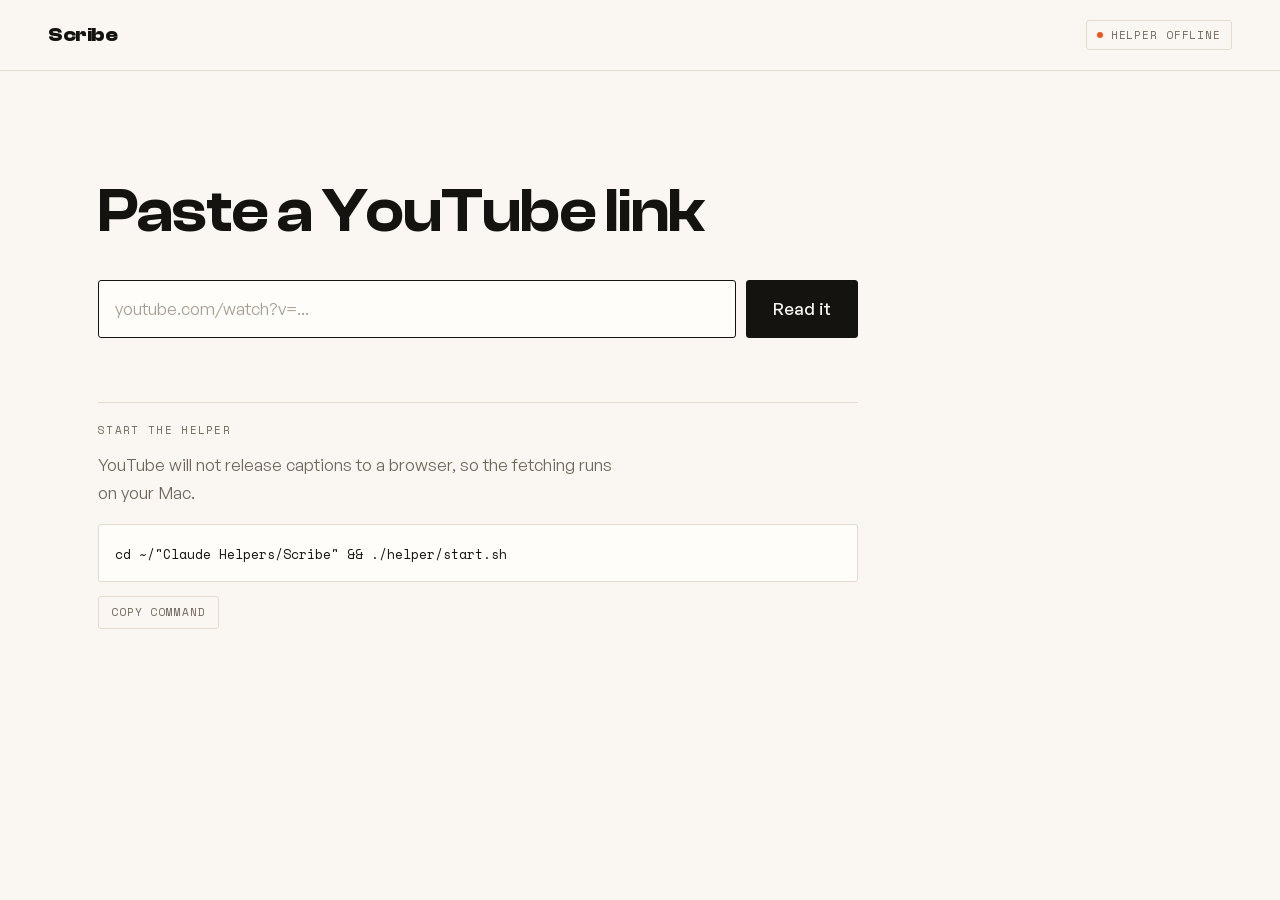
==== docs/index.html @ 76d26e8a "Scribe: paste a YouTube link, read the transcript Static UI on GitHub Pages plus a local yt-dlp help" ====
<!doctype html>
<html lang="en">
<head>
<meta charset="utf-8">
<meta name="viewport" content="width=device-width, initial-scale=1">
<title>Scribe</title>
<meta name="description" content="Paste a YouTube link, read the transcript.">
<link rel="preload" href="assets/fonts/clash-600.woff2" as="font" type="font/woff2" crossorigin>
<link rel="preload" href="assets/fonts/gsans-400.woff2" as="font" type="font/woff2" crossorigin>
<link rel="stylesheet" href="styles.css">
</head>
<body>

<header class="bar">
  <a class="wordmark" href="./">Scribe</a>
  <button id="status" class="status" type="button" data-state="checking">
    <span class="dot"></span><span id="statusText">checking helper</span>
  </button>
</header>

<main>

  <section id="intake" class="intake">
    <h1>Paste a YouTube link</h1>
    <form id="form" class="field" autocomplete="off">
      <input id="url" type="text" inputmode="url" spellcheck="false"
             placeholder="youtube.com/watch?v=..." aria-label="YouTube URL">
      <button id="go" type="submit">Read it</button>
    </form>
    <p id="error" class="error" hidden></p>

    <div id="recentWrap" hidden>
      <h2 class="rail-title">Recent</h2>
      <ul id="recent" class="recent"></ul>
    </div>

    <div id="helperHelp" class="helper-help" hidden>
      <h2 class="rail-title">Start the helper</h2>
      <p>YouTube will not release captions to a browser, so the fetching runs on your Mac.</p>
      <pre id="cmd"><code>cd ~/"Claude Helpers/Scribe" &amp;&amp; ./helper/start.sh</code></pre>
      <button class="ghost" type="button" data-copy="cmd">Copy command</button>
    </div>
  </section>

  <section id="loading" class="loading" hidden>
    <div class="track"><span class="fill"></span></div>
    <p id="loadingText" class="mono">asking YouTube for the video</p>
  </section>

  <section id="result" class="result" hidden>

    <article class="meta">
      <img id="thumb" class="thumb" alt="" width="320" height="180">
      <div class="meta-text">
        <h1 id="title"></h1>
        <p id="facts" class="mono facts"></p>
      </div>
    </article>

    <div class="tools">
      <div class="search">
        <input id="search" type="search" placeholder="Search transcript" aria-label="Search transcript">
        <span id="hits" class="mono hits"></span>
      </div>
      <div class="actions">
        <button id="toggleTs" class="ghost is-on" type="button">Timestamps</button>
        <button id="copyAll" class="ghost" type="button">Copy</button>
        <button id="dlTxt" class="ghost" type="button">.txt</button>
        <button id="dlMd" class="ghost" type="button">.md</button>
        <button id="dlSrt" class="ghost" type="button">.srt</button>
        <button id="again" class="ghost" type="button">New link</button>
      </div>
    </div>

    <div class="body">
      <nav id="rail" class="rail" hidden>
        <h2 class="rail-title">Chapters</h2>
        <ol id="chapters"></ol>
      </nav>
      <div id="transcript" class="transcript"></div>
    </div>

  </section>

</main>

<script src="app.js"></script>
</body>
</html>
---- docs/styles.css ----
@font-face{font-family:Clash;src:url(assets/fonts/clash-600.woff2) format('woff2');font-weight:600;font-display:swap}
@font-face{font-family:Clash;src:url(assets/fonts/clash-700.woff2) format('woff2');font-weight:700;font-display:swap}
@font-face{font-family:GSans;src:url(assets/fonts/gsans-400.woff2) format('woff2');font-weight:400;font-display:swap}
@font-face{font-family:GSans;src:url(assets/fonts/gsans-500.woff2) format('woff2');font-weight:500;font-display:swap}
@font-face{font-family:SMono;src:url(assets/fonts/smono-400.woff2) format('woff2');font-weight:400;font-display:swap}

:root{
  --cream:#FAF7F2;
  --paper:#FFFDFA;
  --ink:#15130F;
  --muted:#6F675B;
  --line:#E4DCD1;
  --accent:#F2541B;
  --ease:cubic-bezier(.2,0,0,1);
  --shell:1180px;
}

*{box-sizing:border-box}
html{-webkit-text-size-adjust:100%}
body{
  margin:0;background:var(--cream);color:var(--ink);
  font:400 17px/1.68 GSans,ui-sans-serif,system-ui,sans-serif;
  -webkit-font-smoothing:antialiased;
}
h1,h2{margin:0;font-family:Clash,Georgia,serif;font-weight:600;letter-spacing:-.015em;line-height:1.05}
p{margin:0}
button{font:inherit;color:inherit;cursor:pointer}
input{font:inherit;color:inherit}
a{color:inherit}
.mono{font-family:SMono,ui-monospace,monospace;font-size:12px;letter-spacing:.06em;text-transform:uppercase;color:var(--muted)}

/* ---------- bar ---------- */
.bar{
  display:flex;align-items:center;justify-content:space-between;gap:16px;
  padding:18px clamp(20px,5vw,48px);border-bottom:1px solid var(--line);
  position:sticky;top:0;background:var(--cream);z-index:20;
}
.wordmark{font-family:Clash;font-weight:700;font-size:20px;letter-spacing:-.02em;text-decoration:none}
.status{
  display:inline-flex;align-items:center;gap:8px;background:none;border:1px solid var(--line);
  border-radius:3px;padding:5px 10px;font-family:SMono,monospace;font-size:11px;
  letter-spacing:.08em;text-transform:uppercase;color:var(--muted);
  transition:border-color 180ms var(--ease),color 180ms var(--ease);
}
.status:hover{border-color:var(--ink);color:var(--ink)}
.dot{width:6px;height:6px;border-radius:50%;background:var(--muted)}
.status[data-state=up] .dot{background:#2F7D4F}
.status[data-state=down] .dot{background:var(--accent)}

main{padding:0 clamp(20px,5vw,48px) 120px;max-width:var(--shell);margin:0 auto}

/* ---------- intake ---------- */
.intake{padding:clamp(56px,12vh,120px) 0 0;max-width:760px}
.intake h1{font-size:clamp(38px,6.4vw,62px)}
.field{display:flex;gap:10px;margin-top:36px;flex-wrap:wrap}
.field input{
  flex:1 1 320px;min-width:0;background:var(--paper);border:1px solid var(--line);
  border-radius:3px;padding:14px 16px;outline:none;
  transition:border-color 180ms var(--ease);
}
.field input:focus{border-color:var(--ink)}
.field input::placeholder{color:#A79E92}
.field button{
  background:var(--ink);color:var(--cream);border:1px solid var(--ink);border-radius:3px;
  padding:14px 26px;font-weight:500;
  transition:background 180ms var(--ease),color 180ms var(--ease);
}
.field button:hover{background:var(--accent);border-color:var(--accent)}
.field button[disabled]{opacity:.45;cursor:default}
.error{margin-top:18px;color:var(--accent);max-width:56ch}
.error span{display:block;color:var(--muted);font-size:15px;margin-top:4px}

.rail-title{
  font-family:SMono,monospace;font-size:11px;font-weight:400;letter-spacing:.12em;
  text-transform:uppercase;color:var(--muted);
}
#recentWrap,.helper-help{margin-top:64px;padding-top:22px;border-top:1px solid var(--line)}
.recent{list-style:none;margin:14px 0 0;padding:0}
.recent li{border-bottom:1px solid var(--line)}
.recent button{
  width:100%;display:flex;gap:16px;align-items:baseline;justify-content:space-between;
  background:none;border:0;padding:12px 0;text-align:left;
  transition:color 180ms var(--ease);
}
.recent button:hover{color:var(--accent)}
.recent .t{flex:1;min-width:0;overflow:hidden;text-overflow:ellipsis;white-space:nowrap}
.helper-help p{max-width:52ch;color:var(--muted);margin-top:14px}
pre{
  margin:16px 0 14px;padding:14px 16px;background:var(--paper);border:1px solid var(--line);
  border-radius:3px;overflow-x:auto;
}
code{font-family:SMono,monospace;font-size:13px;line-height:1.6}

/* ---------- loading ---------- */
.loading{padding:clamp(56px,12vh,120px) 0 0;max-width:520px}
.track{height:1px;background:var(--line);overflow:hidden}
.fill{display:block;height:1px;width:34%;background:var(--accent);animation:slide 1.5s var(--ease) infinite}
@keyframes slide{0%{transform:translateX(-105%)}100%{transform:translateX(320%)}}
#loadingText{margin-top:14px}

/* ---------- result ---------- */
.result{padding-top:clamp(40px,7vh,72px)}
.meta{display:flex;gap:24px;align-items:flex-start;flex-wrap:wrap}
.thumb{width:280px;height:auto;aspect-ratio:16/9;object-fit:cover;border:1px solid var(--line);border-radius:3px}
.meta-text{flex:1 1 320px;min-width:0}
.meta h1{font-size:clamp(26px,3.4vw,38px);max-width:22ch}
.facts{margin-top:14px;line-height:2}
.facts b{font-weight:400;color:var(--ink)}

.tools{
  display:flex;gap:16px;align-items:center;justify-content:space-between;flex-wrap:wrap;
  margin-top:40px;padding:12px 0;border-top:1px solid var(--line);border-bottom:1px solid var(--line);
  position:sticky;top:65px;background:var(--cream);z-index:10;
}
.search{display:flex;align-items:baseline;gap:12px;flex:1 1 240px}
.search input{
  flex:1;background:none;border:0;border-bottom:1px solid transparent;padding:4px 0;outline:none;
  font-size:16px;transition:border-color 180ms var(--ease);
}
.search input:focus{border-bottom-color:var(--ink)}
.search input::placeholder{color:#A79E92}
.hits{white-space:nowrap}
.actions{display:flex;gap:6px;flex-wrap:wrap}
.ghost{
  background:none;border:1px solid var(--line);border-radius:3px;padding:6px 12px;
  font-family:SMono,monospace;font-size:11px;letter-spacing:.08em;text-transform:uppercase;
  color:var(--muted);transition:color 180ms var(--ease),border-color 180ms var(--ease);
}
.ghost:hover{color:var(--ink);border-color:var(--ink)}
.ghost.is-on{color:var(--ink);border-color:var(--ink)}

.body{display:grid;grid-template-columns:1fr;gap:56px;margin-top:48px}
.body.has-rail{grid-template-columns:216px minmax(0,1fr)}
.rail{position:sticky;top:140px;align-self:start;max-height:calc(100vh - 180px);overflow-y:auto}
.rail ol{list-style:none;margin:14px 0 0;padding:0;counter-reset:ch}
.rail li{counter-increment:ch}
.rail button{
  display:block;width:100%;text-align:left;background:none;border:0;padding:7px 0 7px 26px;
  font-size:14px;line-height:1.35;color:var(--muted);position:relative;
  transition:color 180ms var(--ease);
}
.rail button::before{
  content:counter(ch,decimal-leading-zero);position:absolute;left:0;top:8px;
  font-family:SMono,monospace;font-size:10px;letter-spacing:.06em;color:#B6ADA0;
}
.rail button:hover,.rail button.active{color:var(--ink)}
.rail button.active::before{color:var(--accent)}

.transcript{max-width:74ch}
.chapter{margin:0 0 8px;padding-top:44px;font-size:22px;scroll-margin-top:150px}
.chapter:first-child{padding-top:0}
.chapter .num{font-family:SMono,monospace;font-size:11px;letter-spacing:.08em;color:var(--accent);display:block;margin-bottom:10px}
.block{display:grid;grid-template-columns:64px minmax(0,1fr);gap:18px;padding:10px 0}
.block .ts{
  font-family:SMono,monospace;font-size:11px;letter-spacing:.04em;color:#A79E92;
  text-decoration:none;padding-top:6px;transition:color 180ms var(--ease);
}
.block .ts:hover{color:var(--accent)}
.block p{line-height:1.72}
.no-ts .block{grid-template-columns:minmax(0,1fr)}
.no-ts .block .ts{display:none}
.block.dim{opacity:.45}
mark{background:rgba(242,84,27,.18);color:inherit;border-radius:2px;padding:0 1px}
mark.on{background:var(--accent);color:var(--cream)}

@media (max-width:820px){
  .body.has-rail{grid-template-columns:1fr}
  .rail{position:static;max-height:none;border-bottom:1px solid var(--line);padding-bottom:12px}
  .rail ol{columns:2;column-gap:24px}
  .rail li{break-inside:avoid}
  .tools{position:static}
  .block{grid-template-columns:minmax(0,1fr);gap:4px}
  .block .ts{padding-top:0}
  .meta{gap:18px}
  .thumb{width:172px}
  .meta h1{font-size:26px}
  .body{gap:32px;margin-top:32px}
}
@media (prefers-reduced-motion:reduce){
  *{animation-duration:.01ms!important;transition-duration:.01ms!important}
}
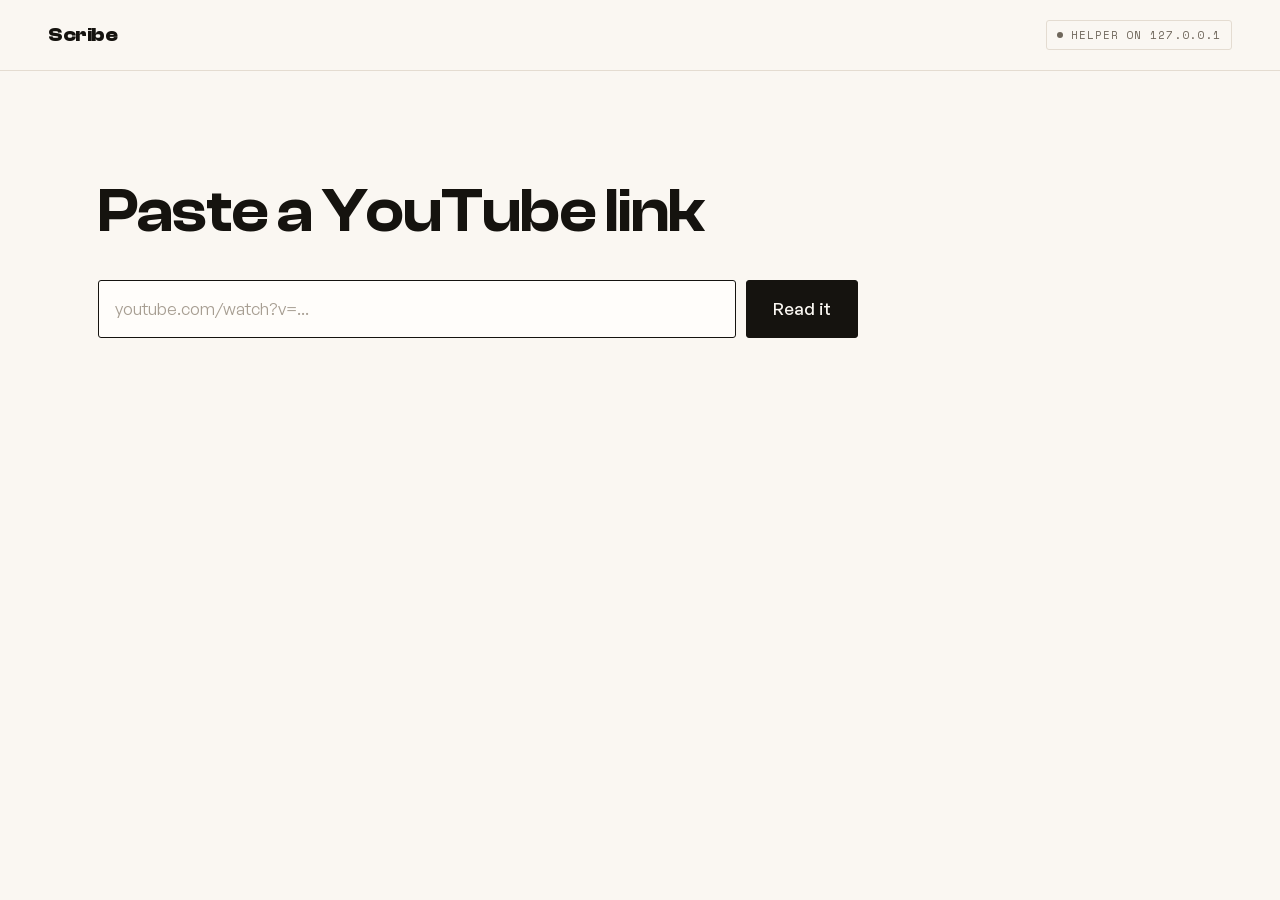
==== commit b9178852: "Earn Chrome's local-network prompt on a click, not on page load Chrome 138+ gates https -> 127.0.0.1" ====
--- a/docs/index.html
+++ b/docs/index.html
@@ -39,6 +39,16 @@
       <p>YouTube will not release captions to a browser, so the fetching runs on your Mac.</p>
       <pre id="cmd"><code>cd ~/"Claude Helpers/Scribe" &amp;&amp; ./helper/start.sh</code></pre>
       <button class="ghost" type="button" data-copy="cmd">Copy command</button>
+    </div>
+
+    <div id="blocked" class="helper-help" hidden>
+      <h2 class="rail-title">Chrome blocked the local connection</h2>
+      <p>Chrome asks permission before a hosted page may reach 127.0.0.1. Allow it when
+         the prompt appears, or open the copy the helper serves itself.</p>
+      <p class="row">
+        <a id="localLink" class="ghost" href="http://127.0.0.1:8787/">Open the local copy</a>
+        <button id="retry" class="ghost" type="button">Try again</button>
+      </p>
     </div>
   </section>
 
--- a/docs/styles.css
+++ b/docs/styles.css
@@ -85,6 +85,8 @@
 .recent button:hover{color:var(--accent)}
 .recent .t{flex:1;min-width:0;overflow:hidden;text-overflow:ellipsis;white-space:nowrap}
 .helper-help p{max-width:52ch;color:var(--muted);margin-top:14px}
+.helper-help .row{display:flex;gap:8px;align-items:center;flex-wrap:wrap}
+a.ghost{text-decoration:none;display:inline-block}
 pre{
   margin:16px 0 14px;padding:14px 16px;background:var(--paper);border:1px solid var(--line);
   border-radius:3px;overflow-x:auto;
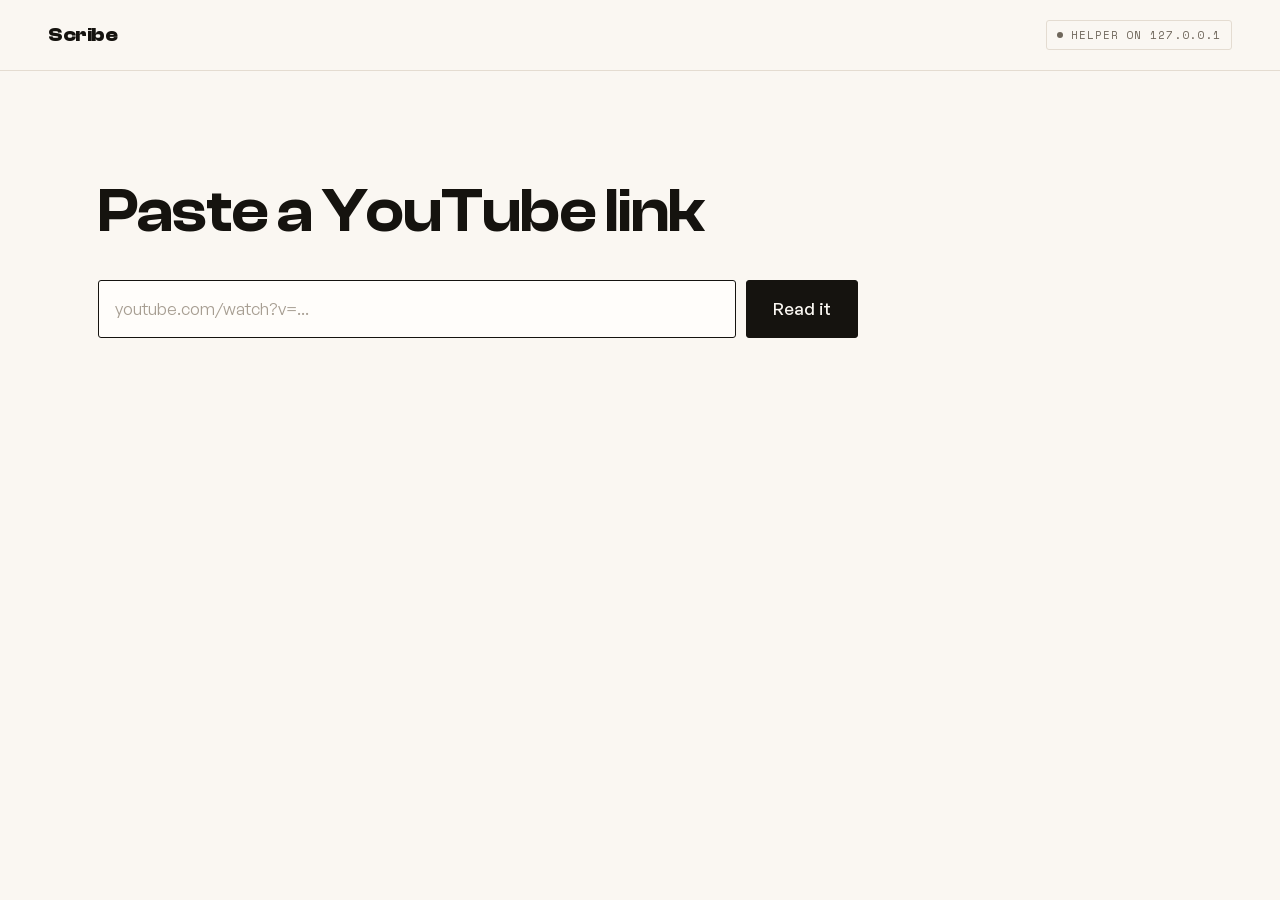
==== commit b410ffd6: "Fold the blocked-connection notice into one panel Co-Authored-By: Claude Opus 5 (1M context) <norepl" ====
--- a/docs/index.html
+++ b/docs/index.html
@@ -38,17 +38,18 @@
       <h2 class="rail-title">Start the helper</h2>
       <p>YouTube will not release captions to a browser, so the fetching runs on your Mac.</p>
       <pre id="cmd"><code>cd ~/"Claude Helpers/Scribe" &amp;&amp; ./helper/start.sh</code></pre>
-      <button class="ghost" type="button" data-copy="cmd">Copy command</button>
-    </div>
-
-    <div id="blocked" class="helper-help" hidden>
-      <h2 class="rail-title">Chrome blocked the local connection</h2>
-      <p>Chrome asks permission before a hosted page may reach 127.0.0.1. Allow it when
-         the prompt appears, or open the copy the helper serves itself.</p>
       <p class="row">
-        <a id="localLink" class="ghost" href="http://127.0.0.1:8787/">Open the local copy</a>
-        <button id="retry" class="ghost" type="button">Try again</button>
+        <button class="ghost" type="button" data-copy="cmd">Copy command</button>
+        <button id="retry" class="ghost" type="button" hidden>Try again</button>
       </p>
+      <div id="blocked" hidden>
+        <p>If it is already running, Chrome is holding the connection back. It asks
+           permission before a hosted page may reach 127.0.0.1, so allow it when the
+           prompt appears, or open the copy the helper serves itself.</p>
+        <p class="row">
+          <a id="localLink" class="ghost" href="http://127.0.0.1:8787/">Open the local copy</a>
+        </p>
+      </div>
     </div>
   </section>
 
